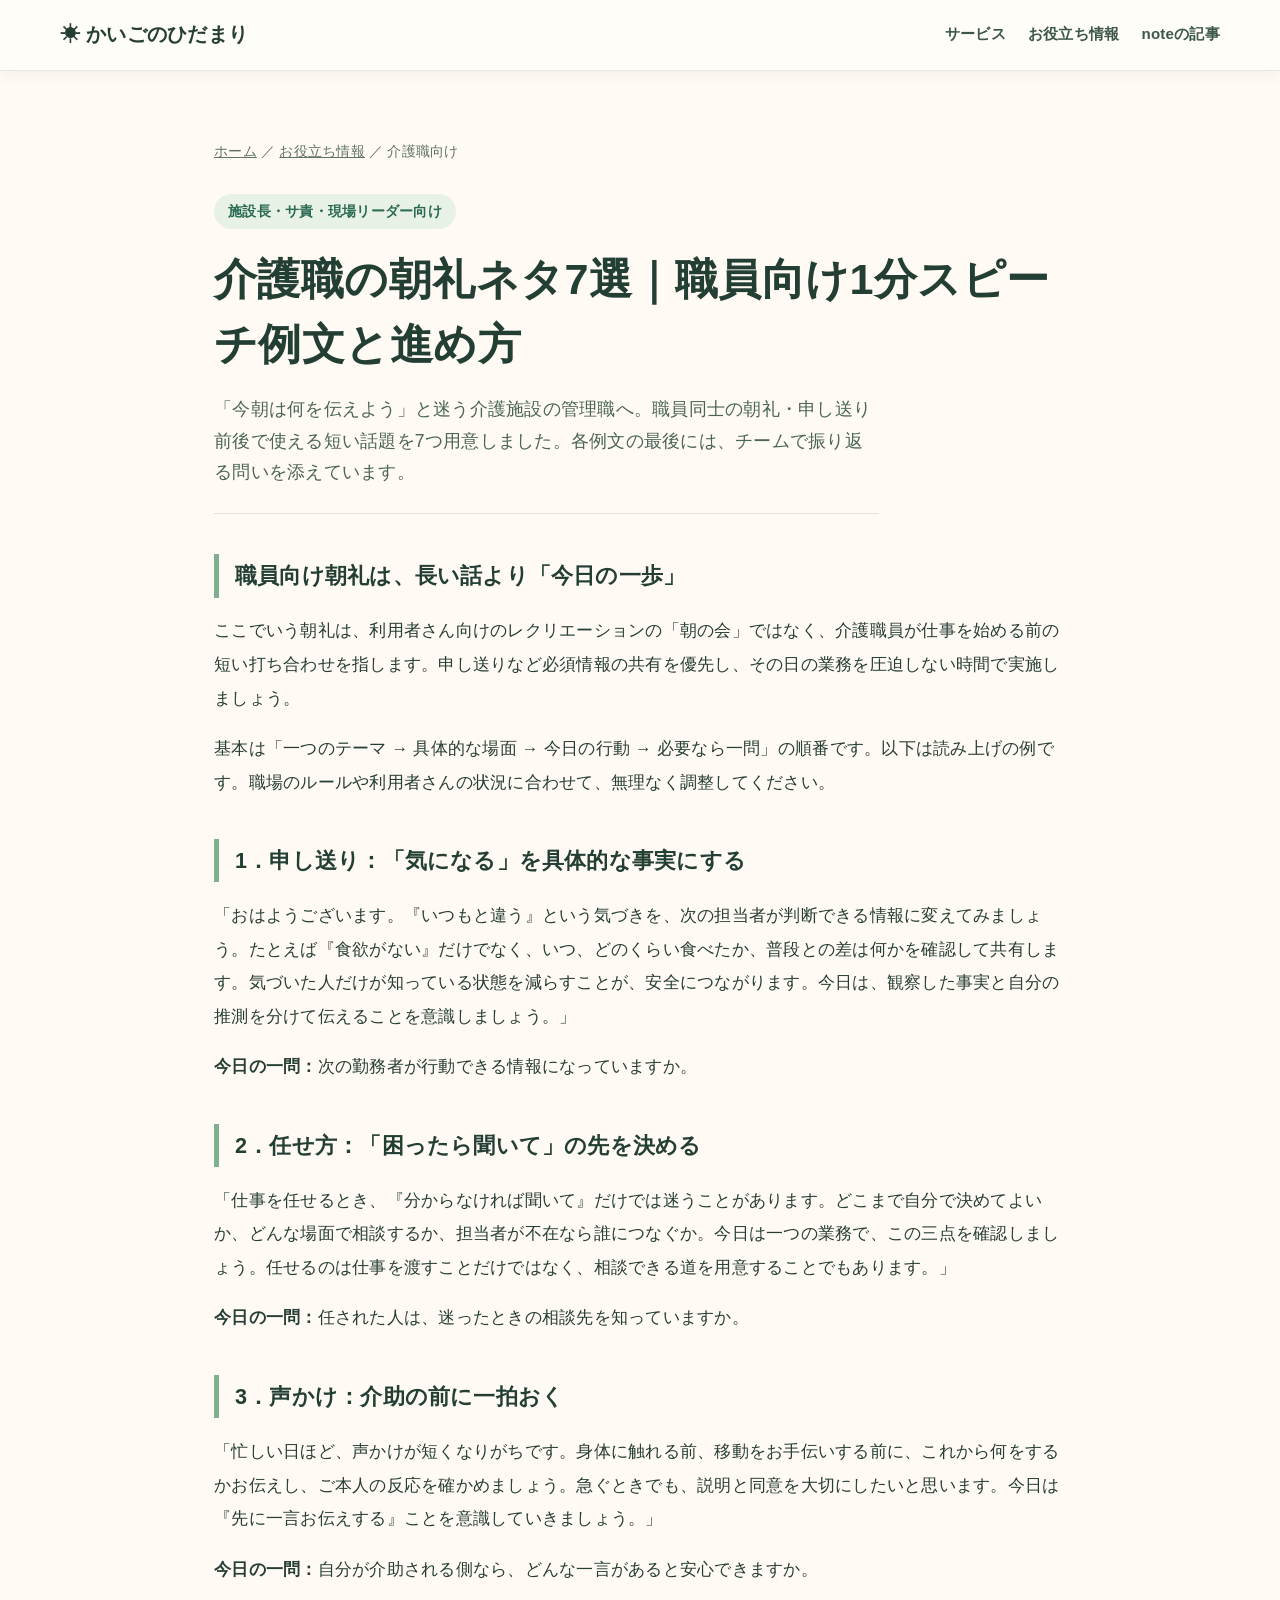
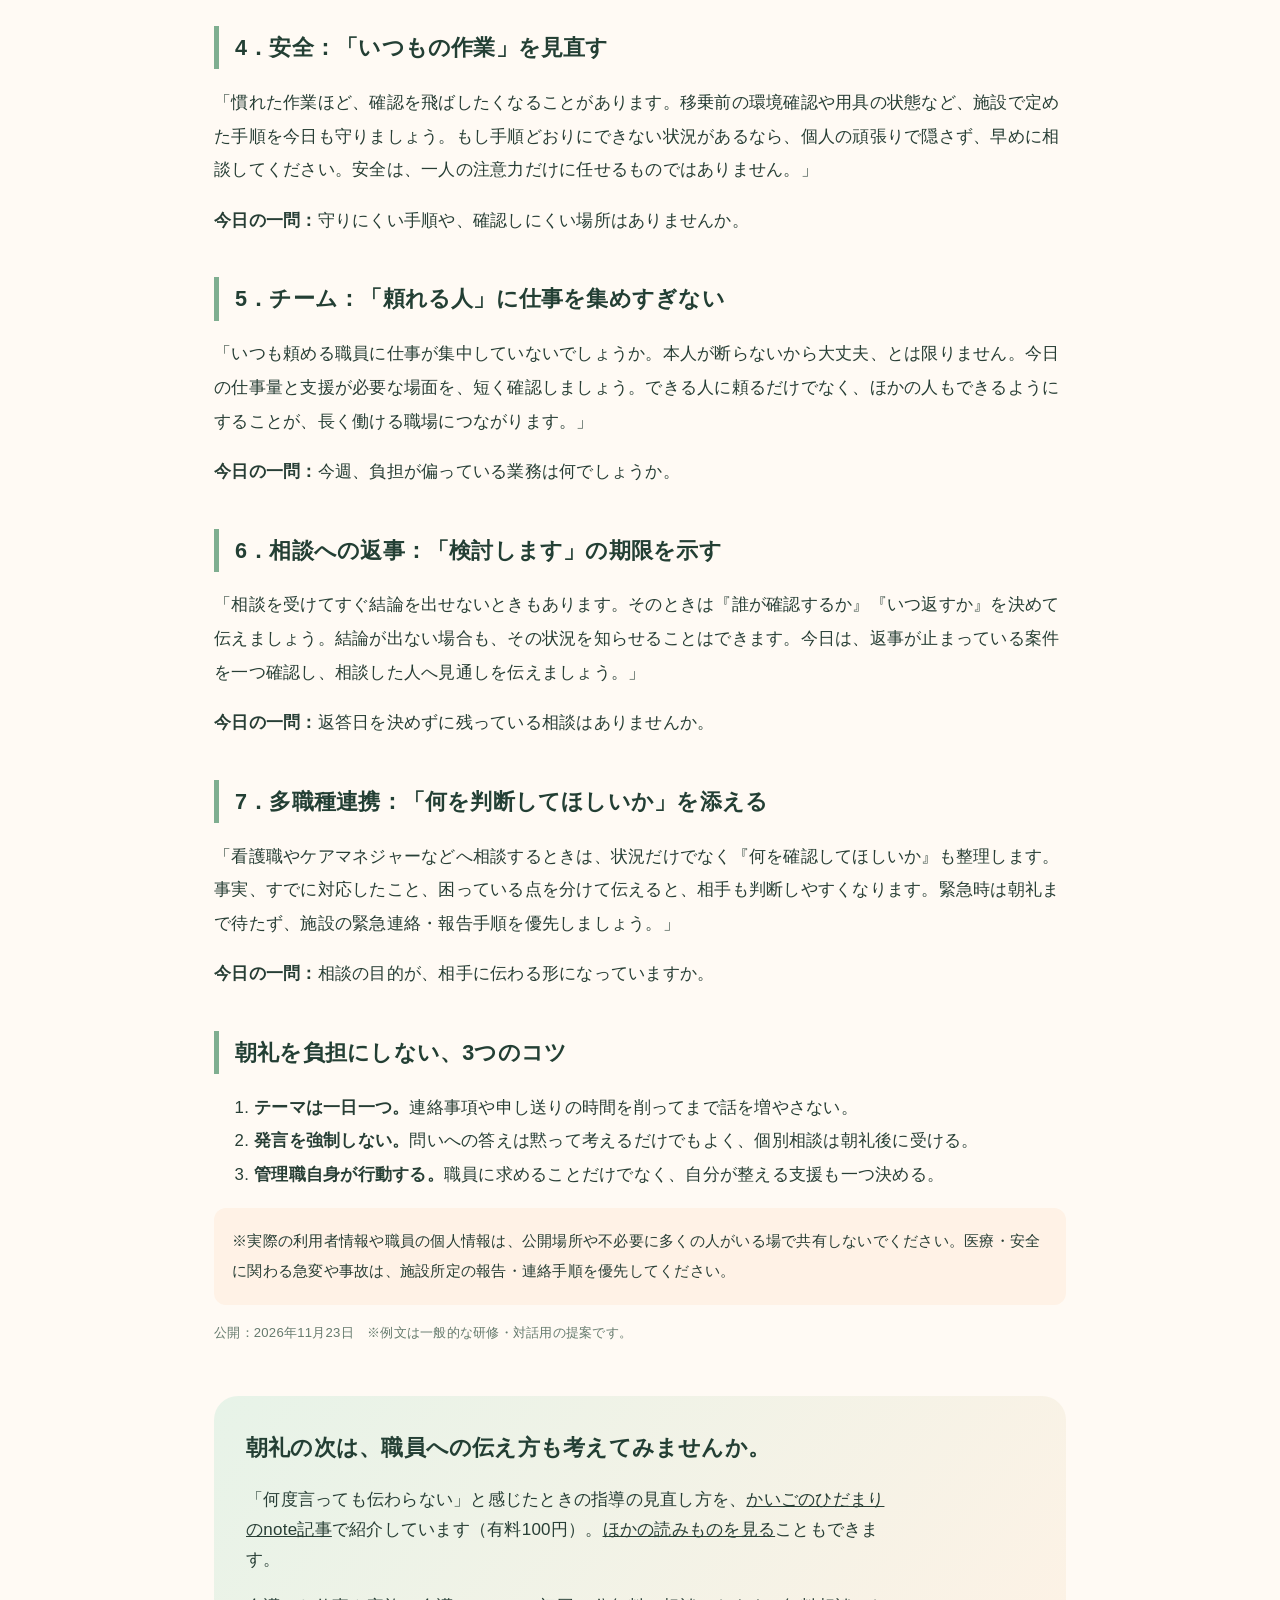
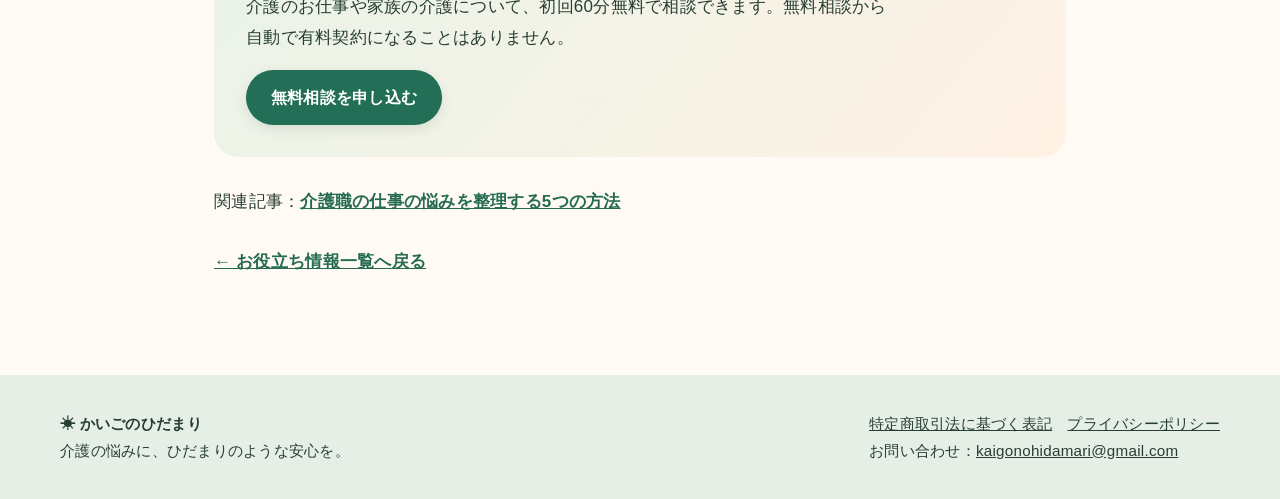
==== care-morning-meeting-topics.html @ 7e4454c0 "Add practical staff morning huddle article with free examples and relevant CTAs" ====
<!doctype html>
<html lang="ja">
<head>
<meta charset="utf-8">
<meta name="viewport" content="width=device-width,initial-scale=1">
<title>介護職の朝礼ネタ7選｜職員向け1分スピーチ例文と進め方｜かいごのひだまり</title>
<meta name="description" content="介護施設の職員朝礼で使える1分スピーチ例文を7つ紹介。申し送り、声かけ、職員育成、負担の偏り、連携など、施設長やサ責が明日から使える話題と進め方。">
<link rel="canonical" href="https://kaigo-no-hidamari.pages.dev/care-morning-meeting-topics">
<meta property="og:type" content="article">
<meta property="og:title" content="介護職の朝礼ネタ7選｜職員向け1分スピーチ例文">
<meta property="og:description" content="施設長・サ責向け。朝礼でそのまま読み上げられる7つの話題と、対話につなげる一問。">
<meta property="og:url" content="https://kaigo-no-hidamari.pages.dev/care-morning-meeting-topics">
<meta property="og:site_name" content="かいごのひだまり">
<link rel="stylesheet" href="/style.css">
</head>
<body>
<header><nav class="nav"><a class="logo" href="/">☀ かいごのひだまり</a><div class="navlinks"><a href="/#services">サービス</a><a href="/#guides">お役立ち情報</a><a href="/#note">noteの記事</a></div></nav></header>
<main class="article-page">
<p class="article-breadcrumb"><a href="/">ホーム</a> ／ <a href="/#guides">お役立ち情報</a> ／ 介護職向け</p>
<span class="article-tag">施設長・サ責・現場リーダー向け</span>
<h1>介護職の朝礼ネタ7選｜職員向け1分スピーチ例文と進め方</h1>
<p class="article-summary">「今朝は何を伝えよう」と迷う介護施設の管理職へ。職員同士の朝礼・申し送り前後で使える短い話題を7つ用意しました。各例文の最後には、チームで振り返る問いを添えています。</p>
<div class="article-body">
<h2>職員向け朝礼は、長い話より「今日の一歩」</h2>
<p>ここでいう朝礼は、利用者さん向けのレクリエーションの「朝の会」ではなく、介護職員が仕事を始める前の短い打ち合わせを指します。申し送りなど必須情報の共有を優先し、その日の業務を圧迫しない時間で実施しましょう。</p>
<p>基本は「一つのテーマ → 具体的な場面 → 今日の行動 → 必要なら一問」の順番です。以下は読み上げの例です。職場のルールや利用者さんの状況に合わせて、無理なく調整してください。</p>
<h2>1．申し送り：「気になる」を具体的な事実にする</h2>
<p>「おはようございます。『いつもと違う』という気づきを、次の担当者が判断できる情報に変えてみましょう。たとえば『食欲がない』だけでなく、いつ、どのくらい食べたか、普段との差は何かを確認して共有します。気づいた人だけが知っている状態を減らすことが、安全につながります。今日は、観察した事実と自分の推測を分けて伝えることを意識しましょう。」</p>
<p><strong>今日の一問：</strong>次の勤務者が行動できる情報になっていますか。</p>
<h2>2．任せ方：「困ったら聞いて」の先を決める</h2>
<p>「仕事を任せるとき、『分からなければ聞いて』だけでは迷うことがあります。どこまで自分で決めてよいか、どんな場面で相談するか、担当者が不在なら誰につなぐか。今日は一つの業務で、この三点を確認しましょう。任せるのは仕事を渡すことだけではなく、相談できる道を用意することでもあります。」</p>
<p><strong>今日の一問：</strong>任された人は、迷ったときの相談先を知っていますか。</p>
<h2>3．声かけ：介助の前に一拍おく</h2>
<p>「忙しい日ほど、声かけが短くなりがちです。身体に触れる前、移動をお手伝いする前に、これから何をするかお伝えし、ご本人の反応を確かめましょう。急ぐときでも、説明と同意を大切にしたいと思います。今日は『先に一言お伝えする』ことを意識していきましょう。」</p>
<p><strong>今日の一問：</strong>自分が介助される側なら、どんな一言があると安心できますか。</p>
<h2>4．安全：「いつもの作業」を見直す</h2>
<p>「慣れた作業ほど、確認を飛ばしたくなることがあります。移乗前の環境確認や用具の状態など、施設で定めた手順を今日も守りましょう。もし手順どおりにできない状況があるなら、個人の頑張りで隠さず、早めに相談してください。安全は、一人の注意力だけに任せるものではありません。」</p>
<p><strong>今日の一問：</strong>守りにくい手順や、確認しにくい場所はありませんか。</p>
<h2>5．チーム：「頼れる人」に仕事を集めすぎない</h2>
<p>「いつも頼める職員に仕事が集中していないでしょうか。本人が断らないから大丈夫、とは限りません。今日の仕事量と支援が必要な場面を、短く確認しましょう。できる人に頼るだけでなく、ほかの人もできるようにすることが、長く働ける職場につながります。」</p>
<p><strong>今日の一問：</strong>今週、負担が偏っている業務は何でしょうか。</p>
<h2>6．相談への返事：「検討します」の期限を示す</h2>
<p>「相談を受けてすぐ結論を出せないときもあります。そのときは『誰が確認するか』『いつ返すか』を決めて伝えましょう。結論が出ない場合も、その状況を知らせることはできます。今日は、返事が止まっている案件を一つ確認し、相談した人へ見通しを伝えましょう。」</p>
<p><strong>今日の一問：</strong>返答日を決めずに残っている相談はありませんか。</p>
<h2>7．多職種連携：「何を判断してほしいか」を添える</h2>
<p>「看護職やケアマネジャーなどへ相談するときは、状況だけでなく『何を確認してほしいか』も整理します。事実、すでに対応したこと、困っている点を分けて伝えると、相手も判断しやすくなります。緊急時は朝礼まで待たず、施設の緊急連絡・報告手順を優先しましょう。」</p>
<p><strong>今日の一問：</strong>相談の目的が、相手に伝わる形になっていますか。</p>
<h2>朝礼を負担にしない、3つのコツ</h2>
<ol>
<li><strong>テーマは一日一つ。</strong>連絡事項や申し送りの時間を削ってまで話を増やさない。</li>
<li><strong>発言を強制しない。</strong>問いへの答えは黙って考えるだけでもよく、個別相談は朝礼後に受ける。</li>
<li><strong>管理職自身が行動する。</strong>職員に求めることだけでなく、自分が整える支援も一つ決める。</li>
</ol>
<p class="article-caution">※実際の利用者情報や職員の個人情報は、公開場所や不必要に多くの人がいる場で共有しないでください。医療・安全に関わる急変や事故は、施設所定の報告・連絡手順を優先してください。</p>
<p class="article-updated">公開：2026年11月23日　※例文は一般的な研修・対話用の提案です。</p>
</div>
<aside class="article-cta">
<h2>朝礼の次は、職員への伝え方も考えてみませんか。</h2>
<p>「何度言っても伝わらない」と感じたときの指導の見直し方を、<a href="https://note.com/kaigono_hidamari/n/n2c3d21c001ee" target="_blank" rel="noopener noreferrer">かいごのひだまりのnote記事</a>で紹介しています（有料100円）。<a href="https://note.com/kaigono_hidamari" target="_blank" rel="noopener noreferrer">ほかの読みものを見る</a>こともできます。</p>
<p>介護のお仕事や家族の介護について、初回60分無料で相談できます。無料相談から自動で有料契約になることはありません。</p>
<a class="btn" href="https://docs.google.com/forms/d/e/1FAIpQLScfKlYvZkjXa_kExmKDi_POy2eAabduM-u3noDF_7_jVGzRbw/viewform" target="_blank" rel="noopener noreferrer">無料相談を申し込む</a>
</aside>
<p class="back-home">関連記事：<a href="/care-worker-stress.html">介護職の仕事の悩みを整理する5つの方法</a></p>
<p class="back-home"><a href="/#guides">← お役立ち情報一覧へ戻る</a></p>
</main>
<footer><div class="wrap"><div><strong>☀ かいごのひだまり</strong><div>介護の悩みに、ひだまりのような安心を。</div></div><div><a href="/legal.html">特定商取引法に基づく表記</a>　<a href="/privacy.html">プライバシーポリシー</a><div>お問い合わせ：<a href="mailto:kaigonohidamari@gmail.com">kaigonohidamari@gmail.com</a></div></div></div></footer>
</body></html>
---- style.css ----
:root{--ink:#28433e;--muted:#657c75;--green:#2d7568;--cream:#fffaf2;--peach:#f8e4d4;--line:#e5e9df}*{box-sizing:border-box}html{scroll-behavior:smooth}body{margin:0;background:var(--cream);color:var(--ink);font-family:"Hiragino Kaku Gothic ProN","Yu Gothic",Meiryo,sans-serif;line-height:1.9}a{color:inherit}header{background:#fffdf8;border-bottom:1px solid var(--line);position:sticky;top:0;z-index:5}.nav{max-width:1100px;margin:auto;display:flex;align-items:center;justify-content:space-between;gap:20px;padding:12px 22px}.logo{text-decoration:none;font-weight:800;font-size:1.15rem}.navlinks{display:flex;gap:22px;flex-wrap:wrap;font-size:.88rem}.navlinks a{text-decoration:none}.hero{background:linear-gradient(140deg,#e4f2e6,#fff8eb 65%,#f9e7dc);padding:86px 22px 76px}.wrap{max-width:1040px;margin:auto}.eyebrow{font-size:.87rem;color:var(--green);font-weight:700;letter-spacing:.12em}.hero h1{font-size:clamp(2rem,5vw,3.5rem);line-height:1.5;margin:12px 0 20px;letter-spacing:.04em}.lead{max-width:680px;font-size:1.07rem}.actions{display:flex;flex-wrap:wrap;gap:14px;margin:28px 0}.btn{display:inline-block;text-decoration:none;background:var(--green);color:white;border-radius:999px;padding:13px 25px;font-weight:700;text-align:center;box-shadow:0 4px 12px #315e4820}.btn.secondary{background:#fff;border:2px solid var(--green);color:var(--green);padding:11px 23px}.small{font-size:.84rem;color:var(--muted)}section{padding:68px 22px}.section-title{text-align:center;font-size:1.8rem;margin:0 0 30px}.cards{display:grid;grid-template-columns:repeat(3,1fr);gap:18px}.card{background:white;border:1px solid var(--line);border-radius:22px;padding:26px;box-shadow:0 8px 24px #344c3910}.card h3{margin:0 0 12px;color:var(--green)}.tint{background:#f1f6ed}.price{font-size:1.35rem;font-weight:800;color:var(--green)}.note{border-left:4px solid #d6a986;padding:12px 18px;background:#fff9f3;border-radius:4px}.steps{display:grid;grid-template-columns:repeat(3,1fr);gap:18px}.step{padding:22px;background:#fff;border-radius:18px}.num{font-weight:800;color:var(--green)}footer{background:#e5efe6;padding:35px 22px;font-size:.86rem}footer .wrap{display:flex;justify-content:space-between;gap:18px;flex-wrap:wrap}.page{max-width:850px;margin:auto;padding:52px 22px 90px}.page h1{font-size:2rem}.page h2{margin-top:36px;font-size:1.2rem}.page p,.page li{overflow-wrap:anywhere}@media(max-width:720px){.nav{display:block}.navlinks{gap:14px;margin-top:6px;font-size:.75rem}.hero{padding:55px 20px}.actions{display:grid}.btn{width:100%}.cards,.steps{grid-template-columns:1fr}section{padding:48px 20px}.section-title{font-size:1.5rem}}
/* Warm, illustration-led redesign */
:root{--ink:#354941;--muted:#667a70;--green:#317d69;--cream:#fffaf4;--line:#e8e9df}body{font-size:16px;line-height:1.85}header{box-shadow:0 2px 15px #344d3910}.nav{max-width:1220px;padding:17px 30px}.logo{font-size:1.25rem}.navlinks{font-size:.94rem}.wrap{max-width:1160px}.hero{padding:78px 30px 72px;background:linear-gradient(115deg,#e9f4e8 0%,#fff9ed 60%,#fae6db 100%)}.hero-layout{display:grid;grid-template-columns:minmax(0,1.15fr) minmax(350px,.85fr);align-items:center;gap:34px}.hero h1{font-size:clamp(2.25rem,3.6vw,3.45rem);line-height:1.53}.hero .lead{font-size:1.1rem;max-width:620px}.hero-art{max-width:520px;margin:auto;text-align:center}.hero-art svg{display:block;width:100%;height:auto;filter:drop-shadow(0 15px 12px #496d4920)}.art-caption{font-size:.92rem;color:#63816f;font-weight:700;margin-top:4px}.hero .actions{gap:12px}.hero .btn{font-size:.96rem}.btn{transition:transform .2s,box-shadow .2s}.btn:hover{transform:translateY(-2px);box-shadow:0 8px 18px #315e4830}.card{padding:32px;box-shadow:0 8px 24px #344c3910}.card-icon{width:92px;height:92px;display:block;margin:0 auto 16px}.card h3{text-align:center;font-size:1.2rem}.card p{font-size:1rem}.section-title{font-size:2rem}.price{font-size:1.55rem}.step{padding:30px;border:1px solid var(--line)}.step .num{display:inline-grid;place-items:center;width:44px;height:44px;border-radius:50%;background:#e1f0e2;margin-bottom:8px}.page{max-width:920px;font-size:1.03rem}footer{font-size:.95rem}@media(max-width:900px){.hero-layout{grid-template-columns:1fr}.hero-copy{max-width:750px}.hero-art{max-width:410px}.cards{grid-template-columns:1fr 1fr}.cards .card:last-child{grid-column:1/-1}}@media(max-width:720px){.nav{padding:13px 18px}.navlinks{font-size:.76rem}.hero{padding:42px 20px 55px}.hero h1{font-size:clamp(1.75rem,7vw,2.3rem)}.hero .lead{font-size:1rem}.hero-art{max-width:310px}.art-caption{font-size:.8rem}.cards,.steps{grid-template-columns:1fr}.cards .card:last-child{grid-column:auto}.card{padding:26px}.section-title{font-size:1.55rem}}

/* Illustration-forward editorial layout */
.hero{position:relative;overflow:hidden;background:radial-gradient(circle at 91% 18%,#ffe8cc 0 13%,transparent 32%),radial-gradient(circle at 6% 84%,#d8ebdc 0 12%,transparent 32%),linear-gradient(115deg,#eaf5e8,#fffaf0 64%,#fbe9dc)}.hero-layout{grid-template-columns:minmax(0,.95fr) minmax(440px,1.05fr);gap:20px;min-height:540px}.hero-copy{position:relative;z-index:2}.hero h1{font-size:clamp(2.25rem,3.4vw,3.35rem)}.hero-visual{position:relative;max-width:650px;width:100%;margin:0 auto}.hero-art{max-width:620px;transform:scale(1.12)}.hero-art svg{filter:drop-shadow(0 18px 15px #496d4920)}.illustration-note{position:absolute;right:-4px;bottom:4px;background:#fffef7eF;border:2px solid #f4dfbd;border-radius:22px;padding:13px 20px;font-size:.94rem;line-height:1.55;font-weight:700;box-shadow:0 12px 26px #705c3d1c;transform:rotate(-3deg)}.illustration-note span{font-size:1.5rem}.flower{position:absolute;z-index:1;color:#edbd6b;font-size:40px}.flower-one{left:0;top:15%}.flower-two{right:1%;top:3%;color:#e5a9a4;font-size:55px}.flower-three{right:7%;bottom:10%;color:#a8c9a8}.section-kicker{text-align:center;color:#62927b;letter-spacing:.22em;font-size:.82rem;font-weight:800;margin:0 0 6px}.section-intro{text-align:center;color:#687b70;font-size:1rem;margin:-13px auto 32px;max-width:670px}.card-icon{width:125px;height:125px;margin:0 auto 16px}.card{border-radius:28px}.step-art{display:block;width:100%;height:150px;margin:-5px auto 14px}.step{text-align:center;border-radius:26px}.step h3{margin:8px 0}.step .num{margin:auto}.step p{text-align:left}.tint{background:linear-gradient(180deg,#f0f6ec,#f8f8ef)}@media(max-width:1000px){.hero-layout{grid-template-columns:1fr}.hero-visual{max-width:540px}.hero-art{transform:none}.illustration-note{right:0}.hero{padding-bottom:64px}}@media(max-width:720px){.hero-layout{min-height:0}.hero-visual{max-width:370px;margin-top:20px}.hero-art{max-width:340px}.illustration-note{font-size:.73rem;padding:8px 12px;bottom:-9px;right:0}.flower{font-size:25px}.flower-two{font-size:34px}.step-art{height:140px}.card-icon{width:112px;height:112px}.section-intro{font-size:.92rem}}

/* Readability and conversion-first hero repair */
.hero-layout{grid-template-columns:minmax(0,1fr) minmax(0,1fr);gap:42px}.hero-copy{min-width:0}.hero h1{font-size:clamp(2rem,3.15vw,3.05rem);font-weight:800;line-height:1.42;letter-spacing:.015em;overflow-wrap:normal;word-break:keep-all;line-break:strict;margin:16px 0 22px}.hero .lead{font-size:1.075rem;line-height:1.9;overflow-wrap:anywhere}.hero .eyebrow{font-size:.86rem;letter-spacing:.025em}.hero .actions{display:flex;flex-direction:column;align-items:flex-start;gap:12px;margin:26px 0 16px}.hero .btn{width:min(100%,370px);font-size:1rem;padding:14px 20px}.hero-visual{max-width:560px}.hero-art{transform:none}.illustration-note{right:4px}.section-title{font-size:clamp(1.5rem,2.4vw,2rem)}@media(max-width:1050px){.hero-layout{grid-template-columns:1fr;gap:20px}.hero-copy{max-width:700px}.hero-visual{max-width:510px}.hero h1{font-size:clamp(2rem,4.4vw,3rem)}}@media(max-width:720px){.hero{padding:38px 20px 54px}.hero h1{font-size:clamp(1.65rem,7vw,2.25rem);line-height:1.5}.hero .lead{font-size:.97rem}.hero .lead br{display:none}.hero .actions{align-items:stretch}.hero .btn{width:100%;font-size:.95rem}.hero-visual{max-width:360px}.hero .eyebrow{font-size:.75rem}}

/* Typography refinement: friendly, high contrast and scannable */
:root{--ink:#273e35;--muted:#4e665a;--green:#236e56}body{color:var(--ink);font-family:"Hiragino Kaku Gothic ProN","Yu Gothic","Meiryo",sans-serif;font-size:1.0625rem;line-height:1.78;font-weight:500;letter-spacing:.015em}h1,h2,h3{color:#233f34;font-weight:800;letter-spacing:.01em}p{max-width:68ch}a:focus-visible{outline:3px solid #bd7a37;outline-offset:4px}.hero h1{font-size:clamp(2.05rem,3.2vw,3.15rem);line-height:1.46;letter-spacing:.015em}.headline-top{color:#274d40}.headline-accent{color:#206d56;box-decoration-break:clone;background:linear-gradient(transparent 78%,#f8dca3 78%);padding-bottom:.08em}.hero .lead{font-size:1.125rem;font-weight:500;line-height:1.9;color:#344e42;max-width:34em}.hero .lead strong{font-weight:800;color:#2b5645}.eyebrow{color:#285b49;font-weight:800}.eyebrow-mark{display:inline-block;background:#fffdf6;border:1px solid #b7d5bf;border-radius:999px;padding:3px 10px;margin-right:7px;font-size:.8rem;letter-spacing:0}.small{color:#52695d;font-size:.9rem;line-height:1.75}.btn{font-size:1.02rem;font-weight:800;letter-spacing:.015em;min-height:54px}.btn-mark{font-size:1.15em;margin-right:.25em}.section-title{line-height:1.55;margin-bottom:34px;letter-spacing:.02em}.section-title span{display:block;font-size:.72em;color:#547766;font-weight:700;margin-bottom:3px}.section-kicker{color:#416f59;letter-spacing:.16em;font-weight:800}.section-intro{font-size:1.06rem;color:#445f51;line-height:1.85}.card h3{font-size:1.27rem;line-height:1.55}.card-number{display:inline-block;font-family:Arial,sans-serif;font-size:.72rem;color:#fff;background:#4c9074;border-radius:50%;width:25px;height:25px;line-height:25px;margin-right:8px;vertical-align:middle}.card p,.step p{font-size:1.03rem;line-height:1.85;color:#3c5548}.card .price{font-size:1.55rem;color:#216a52}.note{font-size:.98rem;font-weight:600;color:#5b4739;line-height:1.8}.step h3{font-size:1.2rem}.navlinks{font-weight:700;color:#3d5749}.page{line-height:1.9}.page h2{border-left:4px solid #79ae91;padding-left:12px}.page p{max-width:68ch}@media(max-width:720px){body{font-size:1rem}.hero h1{font-size:clamp(1.68rem,6.5vw,2.2rem);line-height:1.5}.hero .lead{font-size:1rem}.hero .lead br{display:none}.section-title{font-size:1.5rem}.section-title span{font-size:.74em}.card p,.step p{font-size:1rem}.hero .btn{font-size:.94rem}.eyebrow-mark{margin-bottom:5px}}

/* Trust-building introductory message */
.hero .lead{font-size:1.13rem;line-height:1.95;color:#304d3e;max-width:37em}.hero .lead strong{color:#246b52;font-weight:800}.hero-support{font-size:1rem;line-height:1.85;color:#52685a;border-left:3px solid #e7bb7a;padding:5px 0 5px 16px;margin:12px 0 0;max-width:36em}@media(max-width:720px){.hero .lead{font-size:1rem}.hero .lead br,.hero-support br{display:none}.hero-support{font-size:.94rem}}

/* Helpful article discovery and SEO landing pages */
.guide-section{background:#fff9f1}.guide-grid{display:grid;grid-template-columns:repeat(3,minmax(0,1fr));gap:20px}.guide-card{display:block;text-decoration:none;background:#fff;border:1px solid #e6e7d9;border-radius:24px;padding:28px;box-shadow:0 10px 25px #344c3910;transition:transform .2s,box-shadow .2s}.guide-card:hover{transform:translateY(-4px);box-shadow:0 15px 28px #344c3920}.guide-icon{font-size:2.7rem;display:block;margin-bottom:12px}.guide-card h3{font-size:1.2rem;line-height:1.6;margin:0 0 12px}.guide-card p{font-size:.98rem;color:#4b6555}.guide-more{display:inline-block;margin-top:12px;color:#236e56;font-weight:800}.article-page{max-width:900px;margin:0 auto;padding:54px 24px 80px}.article-breadcrumb{font-size:.88rem;color:#607367}.article-tag{display:inline-block;background:#e7f1e6;color:#2a6952;border-radius:999px;padding:5px 14px;font-weight:800;font-size:.88rem;margin-top:16px}.article-page h1{font-size:clamp(1.85rem,3.6vw,2.7rem);line-height:1.5;margin:18px 0}.article-summary{font-size:1.1rem;color:#4a6456;border-bottom:1px solid #e0e5dc;padding-bottom:25px}.article-body{font-size:1.05rem;line-height:2}.article-body h2{font-size:1.35rem;margin:40px 0 12px;padding-left:16px;border-left:5px solid #7fae90}.article-body p{max-width:none}.article-caution{background:#fff2e6;border-radius:12px;padding:18px;font-size:.94rem}.article-updated{font-size:.82rem;color:#657a6d}.article-cta{background:linear-gradient(130deg,#e7f3e8,#fff2e5);padding:32px;border-radius:24px;margin-top:50px}.article-cta h2{font-size:1.4rem;margin:0 0 10px}.back-home{margin-top:30px}.back-home a{color:#246b52;font-weight:700}@media(max-width:820px){.guide-grid{grid-template-columns:1fr}.guide-card{padding:24px}.article-page{padding:35px 20px 60px}.article-cta{padding:24px}}

/* Single note feature: avoid an empty three-column card grid */
#note .cards{grid-template-columns:minmax(0,1fr);max-width:780px;margin:0 auto 20px}
#note .cards .card:last-child{grid-column:auto}
#note .card{padding:34px 42px}
#note .card h3{text-align:left}
#note .card p{max-width:65ch}
#note .wrap>.small,#note .wrap>p:last-child{text-align:center;max-width:none}
@media(max-width:720px){#note .card{padding:24px}#note .cards{margin-bottom:16px}}
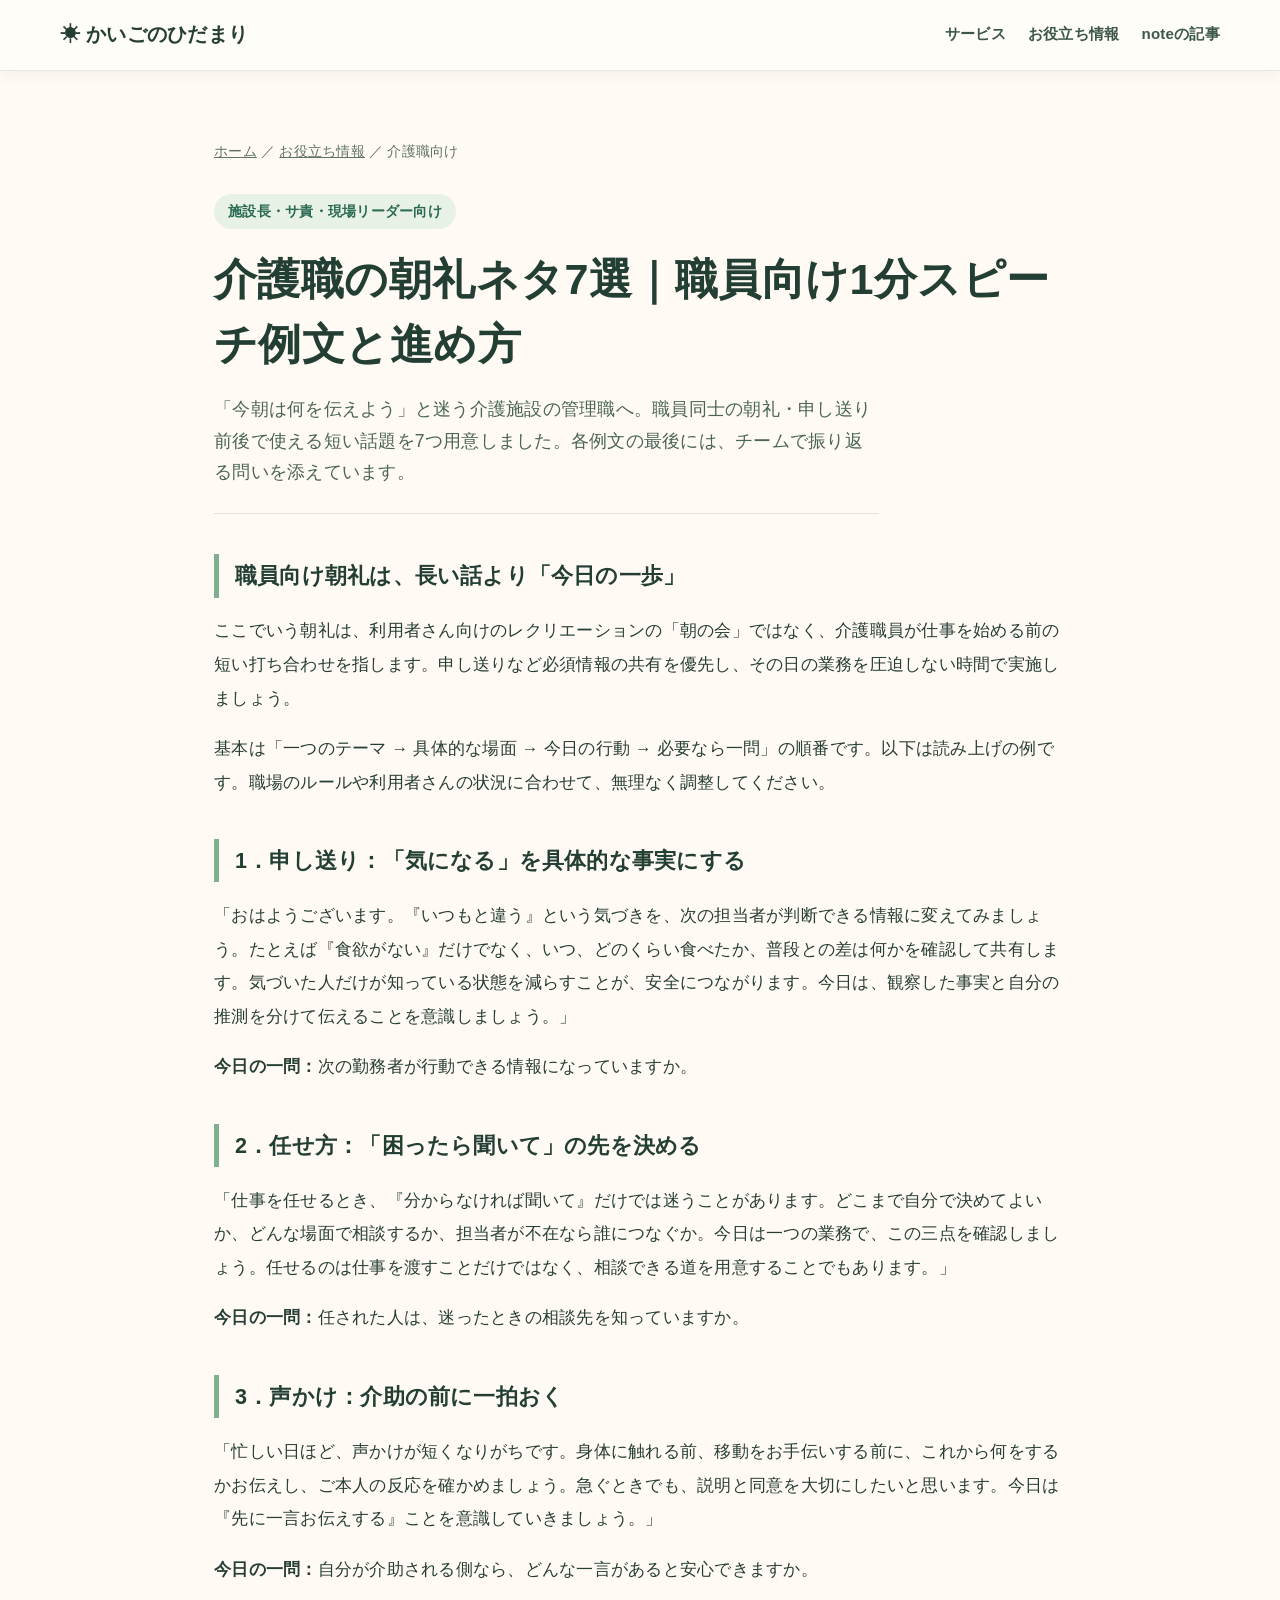
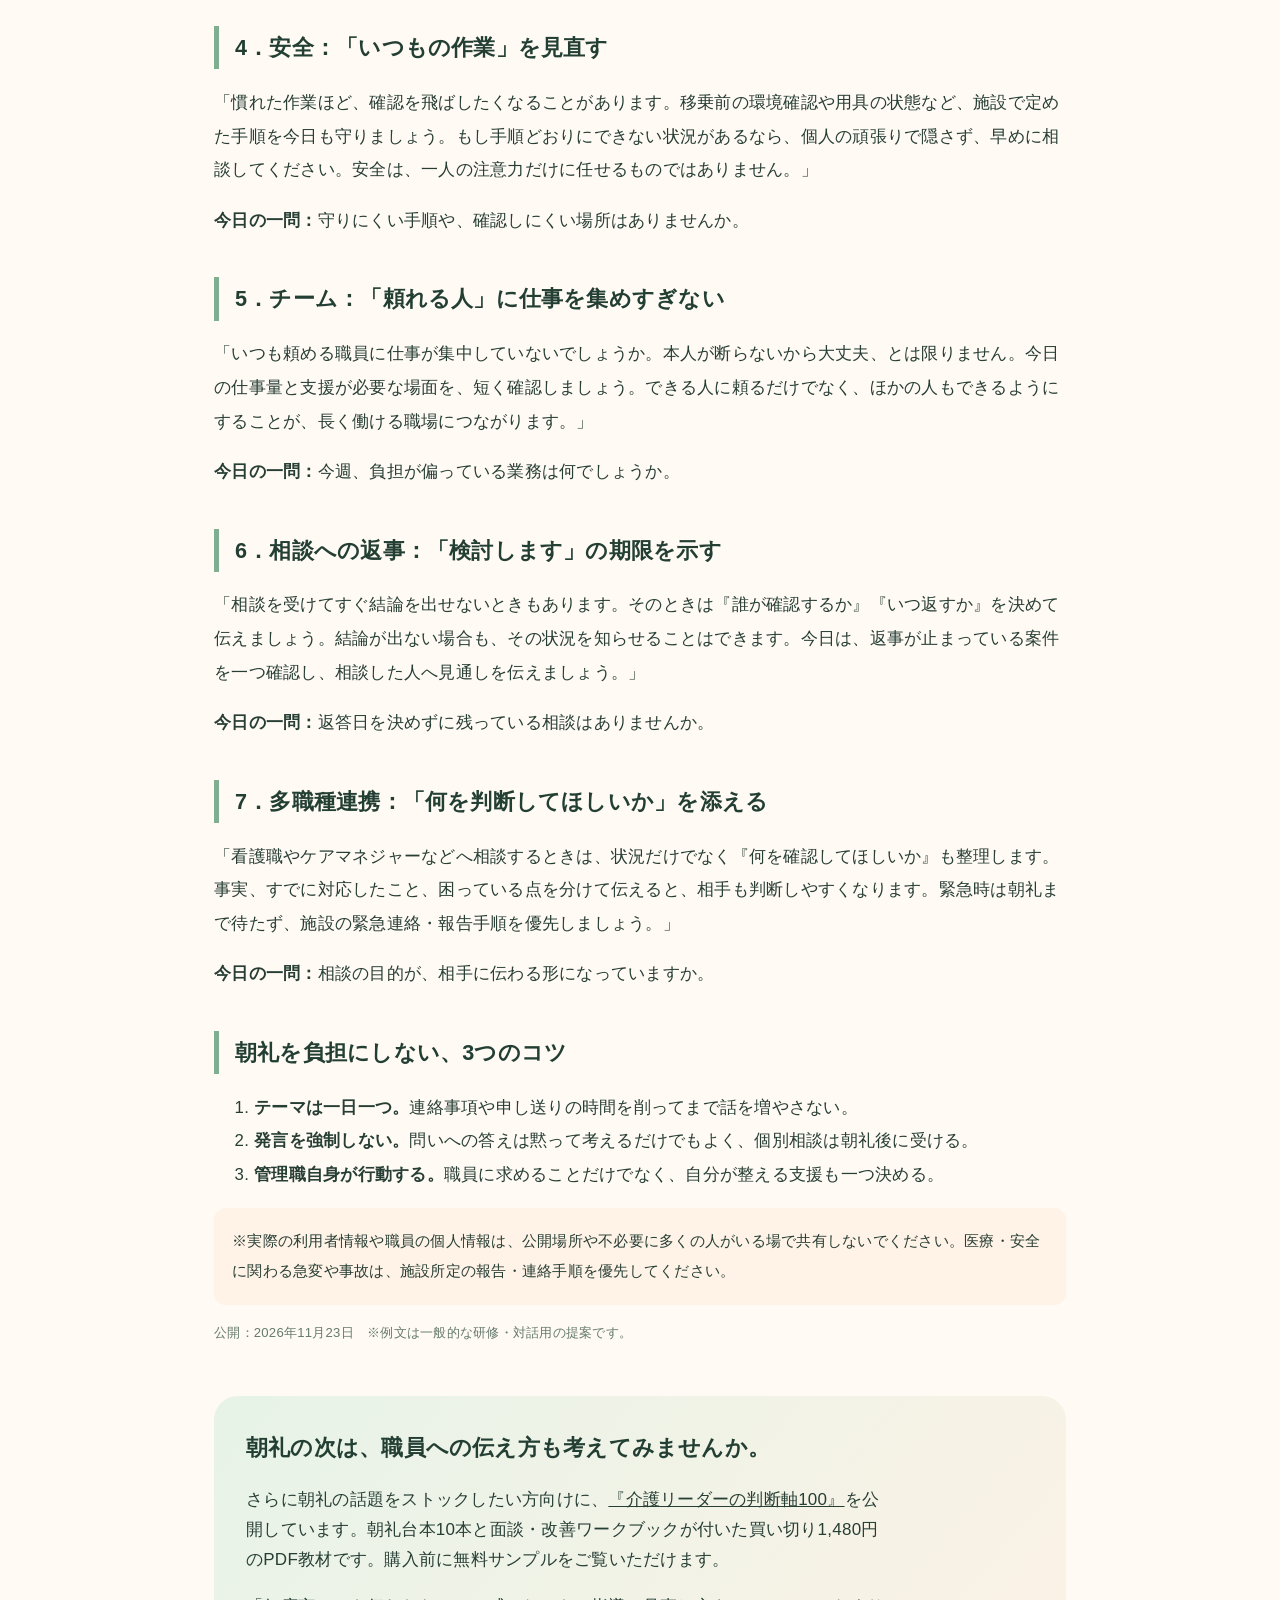
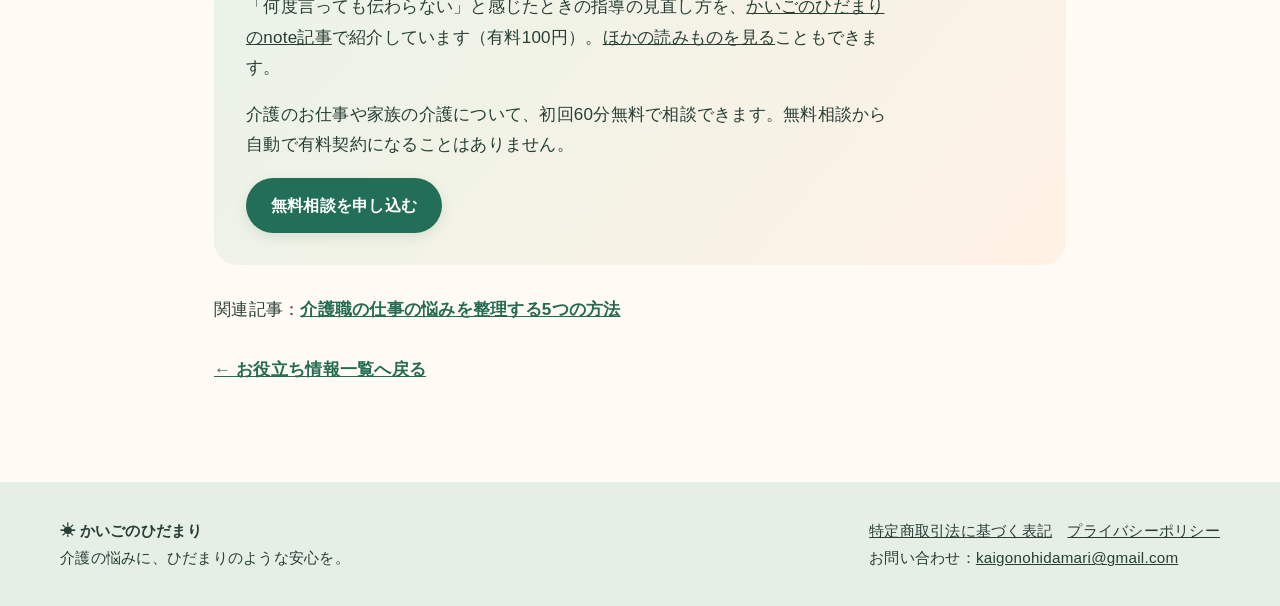
==== commit 1909370b: "Connect new free morning huddle guide to verified paid note workbook" ====
--- a/care-morning-meeting-topics.html
+++ b/care-morning-meeting-topics.html
@@ -56,6 +56,7 @@
 </div>
 <aside class="article-cta">
 <h2>朝礼の次は、職員への伝え方も考えてみませんか。</h2>
+<p>さらに朝礼の話題をストックしたい方向けに、<a href="https://note.com/kaigono_hidamari/n/nbf0f01455d5d" target="_blank" rel="noopener noreferrer">『介護リーダーの判断軸100』</a>を公開しています。朝礼台本10本と面談・改善ワークブックが付いた買い切り1,480円のPDF教材です。購入前に無料サンプルをご覧いただけます。</p>
 <p>「何度言っても伝わらない」と感じたときの指導の見直し方を、<a href="https://note.com/kaigono_hidamari/n/n2c3d21c001ee" target="_blank" rel="noopener noreferrer">かいごのひだまりのnote記事</a>で紹介しています（有料100円）。<a href="https://note.com/kaigono_hidamari" target="_blank" rel="noopener noreferrer">ほかの読みものを見る</a>こともできます。</p>
 <p>介護のお仕事や家族の介護について、初回60分無料で相談できます。無料相談から自動で有料契約になることはありません。</p>
 <a class="btn" href="https://docs.google.com/forms/d/e/1FAIpQLScfKlYvZkjXa_kExmKDi_POy2eAabduM-u3noDF_7_jVGzRbw/viewform" target="_blank" rel="noopener noreferrer">無料相談を申し込む</a>
